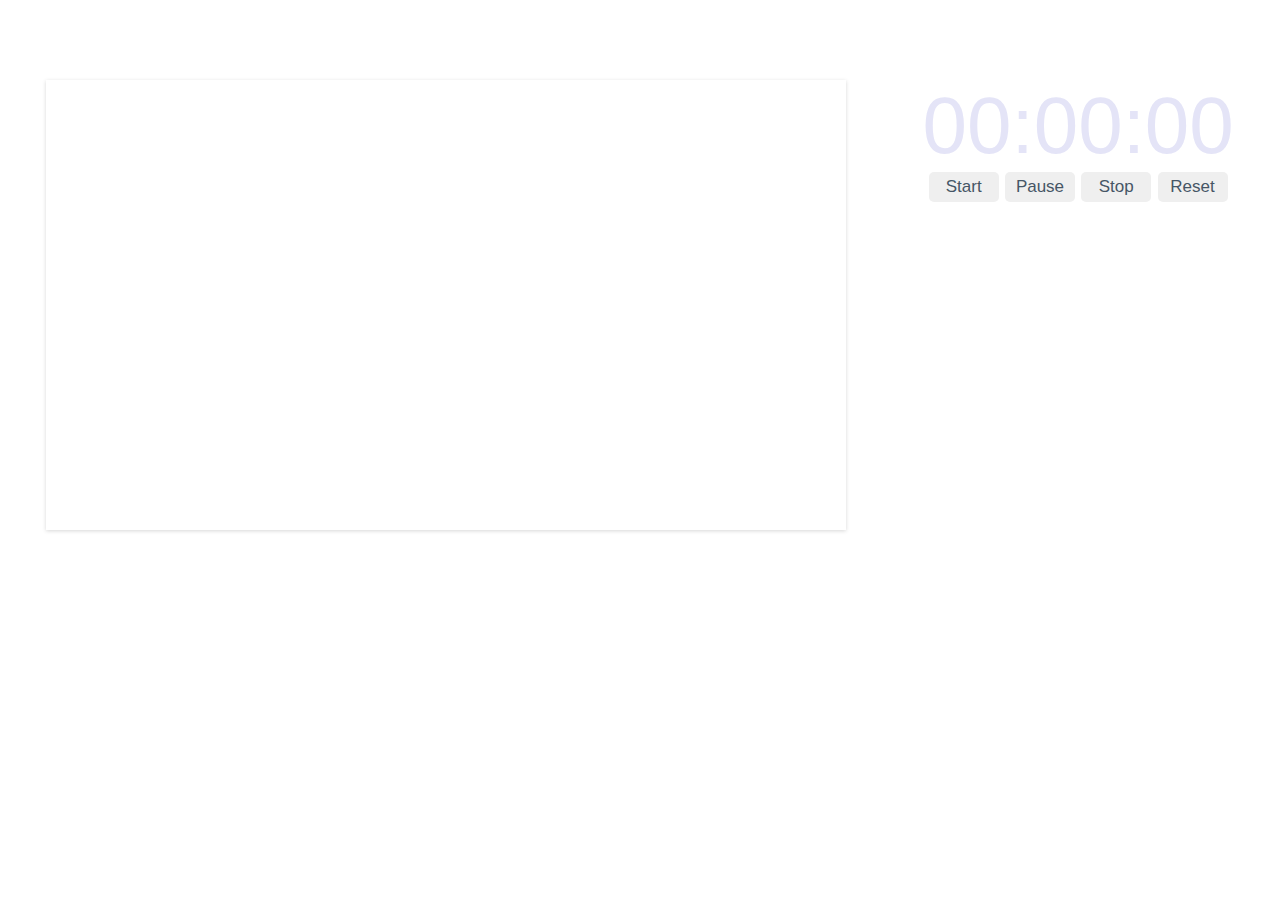
==== CT188_Nhap mon lap trinh Web/pomodorWeb/index.html @ 33b817c2 "pmdr" ====
<!DOCTYPE html>
<html lang="en">
<head>
    <meta charset="UTF-8">
    <meta http-equiv="X-UA-Compatible" content="IE=edge">
    <meta name="viewport" content="width=device-width, initial-scale=1.0">
    <title>Pomodoro and Fireplace Sounds</title>
    <link rel="stylesheet" href="styles.css">
</head>
<body>
    <iframe width="800" height="450" src="https://www.youtube.com/embed/UgHKb_7884o" title="YouTube video player" frameborder="0" allow="accelerometer; autoplay; clipboard-write; encrypted-media; gyroscope; picture-in-picture" allowfullscreen></iframe>

    <div id="pomodoro">
        <div class="time" id="time1">
            <label id="hours">00</label>
            <label id="colon">:</label>
            <label id="minutes">00</label>
            <label id="colon">:</label>
            <label id="seconds">00</label>
        </div>
        <div id="btn">
            <input class="btn start" type="button" value="Start" >
            <input class="btn pause" type="button" value="Pause" >
            <input class="btn stop" type="button" value="Stop" >
            <input class="btn reset" type="button" value="Reset" >
        </div>
    </div>  
    <script src="script.js"></script>
</body>
</html>
---- CT188_Nhap mon lap trinh Web/pomodorWeb/styles.css ----
body{
    background-image: url(https://images.unsplash.com/photo-1618824834718-92f8469a4dd1?ixid=MnwxMjA3fDB8MHxwaG90by1wYWdlfHx8fGVufDB8fHx8&ixlib=rb-1.2.1&auto=format&fit=crop&w=1170&q=80);
    background-repeat: no-repeat;
    background-size: cover;
    margin-top: 80px;
    font-size: 40px;
    font-family:'Segoe UI', Tahoma, Geneva, Verdana, sans-serif;
    display: flex;
    justify-content: space-around;
}

#pomodoro{
    display: flex;
    flex-direction: column;
}

.time{
    display: flex;
    justify-content: center;
    font-size: 80px;
    color: rgb(228, 228, 247);
}

#btn{
    display: flex;
    justify-content:space-evenly;
}

.btn{
    width: 70px;
    height: 30px;
    color: rgb(70, 86, 102);
    font-size: 17px;
    border-radius: 5px;
    border: none;
}

.btn:focus{
    background-color: brown;
}

iframe{
    box-shadow: rgba(0, 0, 0, 0.16) 0px 1px 4px;
}
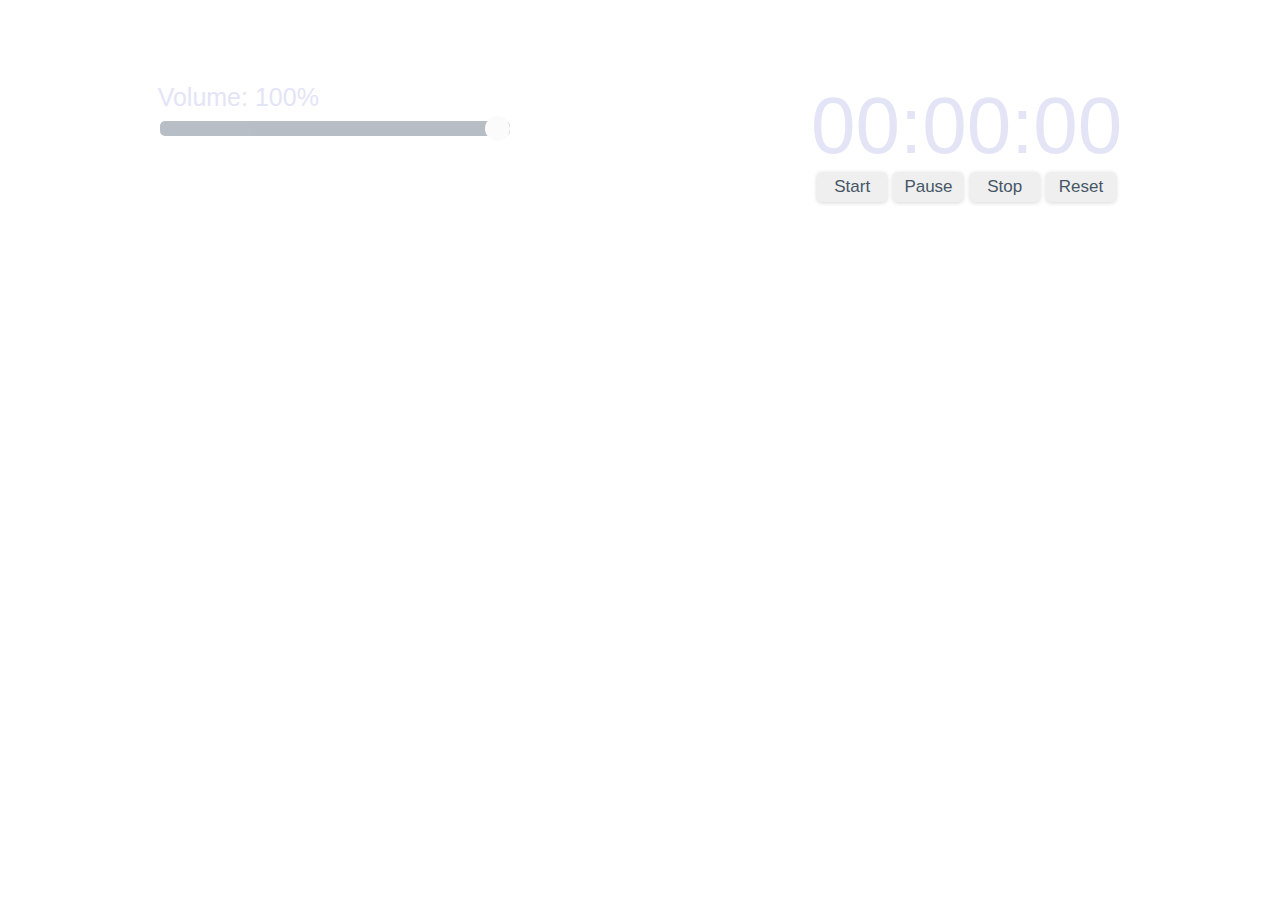
==== commit f45c6db5: "add audio web" ====
--- a/CT188_Nhap mon lap trinh Web/pomodorWeb/index.html
+++ b/CT188_Nhap mon lap trinh Web/pomodorWeb/index.html
@@ -8,8 +8,16 @@
     <link rel="stylesheet" href="styles.css">
 </head>
 <body>
-    <iframe width="800" height="450" src="https://www.youtube.com/embed/UgHKb_7884o" title="YouTube video player" frameborder="0" allow="accelerometer; autoplay; clipboard-write; encrypted-media; gyroscope; picture-in-picture" allowfullscreen></iframe>
+    <div id = "audio">
+        <audio id="audioPlayer" controls loop>
+            <source src="audio/Relaxing_Fireplace_Sounds_cut.mp3" type="audio/mpeg">
+        </audio>
 
+
+        <label  id="labelVolume" for="Volume">Volume: <span class="titleVolume">100%</span></label><br>
+        <input type="range" min="0" max="100" value="100" name ="Volume" class="sliderVolume" id="audioVolume">
+
+    </div>
     <div id="pomodoro">
         <div class="time" id="time1">
             <label id="hours">00</label>
--- a/CT188_Nhap mon lap trinh Web/pomodorWeb/styles.css
+++ b/CT188_Nhap mon lap trinh Web/pomodorWeb/styles.css
@@ -33,12 +33,52 @@
     font-size: 17px;
     border-radius: 5px;
     border: none;
+    box-shadow: rgba(0, 0, 0, 0.16) 0px 1px 4px;
 }
 
-.btn:focus{
-    background-color: brown;
+.btn:active{
+    background-color: rgb(64, 116, 139);
 }
 
 iframe{
-    box-shadow: rgba(0, 0, 0, 0.16) 0px 1px 4px;
+    border-radius: 10px;
+    box-shadow: rgba(99, 99, 99, 0.2) 0px 2px 8px 0px;
+}
+
+#audioPlayer{
+    display: none;
+}
+.sliderVolume {
+    -webkit-appearance: none;
+    width: 100%;
+    height: 15px;
+    border-radius: 5px;  
+    background: #99a2ad;
+    outline: none;
+    opacity: 0.7;
+    -webkit-transition: .2s;
+    transition: opacity .2s;
+}
+
+.sliderVolume::-webkit-slider-thumb {
+    -webkit-appearance: none;
+    appearance: none;
+    width: 25px;
+    height: 25px;
+    border-radius: 50%;
+     background: rgb(250, 250, 250);
+    cursor: pointer;
+}
+
+#audio{
+    line-height: 25px;
+}
+
+#audioVolume{
+    width: 350px;
+}
+
+#labelVolume{
+    font-size: 25px;
+    color: #e4e4f7;
 }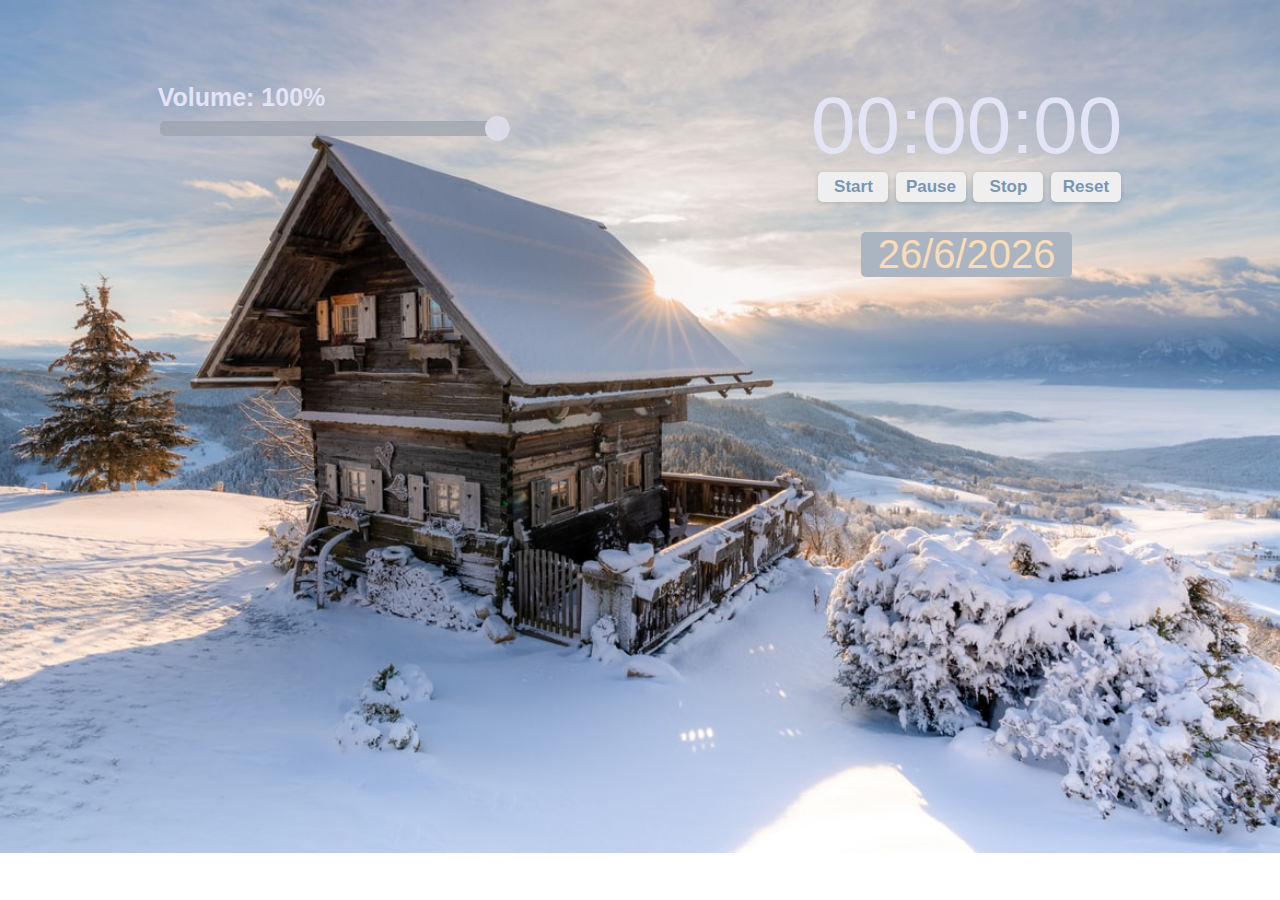
==== commit 7603a788: "add sound and today" ====
--- a/CT188_Nhap mon lap trinh Web/pomodorWeb/index.html
+++ b/CT188_Nhap mon lap trinh Web/pomodorWeb/index.html
@@ -5,32 +5,44 @@
     <meta http-equiv="X-UA-Compatible" content="IE=edge">
     <meta name="viewport" content="width=device-width, initial-scale=1.0">
     <title>Pomodoro and Fireplace Sounds</title>
+    <link rel="icon" href="img/logoweb.png">
     <link rel="stylesheet" href="styles.css">
 </head>
 <body>
-    <div id = "audio">
-        <audio id="audioPlayer" controls loop>
-            <source src="audio/Relaxing_Fireplace_Sounds_cut.mp3" type="audio/mpeg">
-        </audio>
+    <div id="main">
+        <div id = "audio">
+            <audio id="audioPlayer" controls controlsList="nodownload" loop>
+                <source src="audio/Relaxing_Fireplace_Sounds_cut.mp3" type="audio/mpeg">
+            </audio>
 
 
-        <label  id="labelVolume" for="Volume">Volume: <span class="titleVolume">100%</span></label><br>
-        <input type="range" min="0" max="100" value="100" name ="Volume" class="sliderVolume" id="audioVolume">
+            <label  id="labelVolume" for="Volume">Volume: <span class="titleVolume">100%</span></label><br>
+            <input type="range" min="0" max="100" value="100" name ="Volume" class="sliderVolume" id="audioVolume">
 
-    </div>
-    <div id="pomodoro">
-        <div class="time" id="time1">
-            <label id="hours">00</label>
-            <label id="colon">:</label>
-            <label id="minutes">00</label>
-            <label id="colon">:</label>
-            <label id="seconds">00</label>
         </div>
-        <div id="btn">
-            <input class="btn start" type="button" value="Start" >
-            <input class="btn pause" type="button" value="Pause" >
-            <input class="btn stop" type="button" value="Stop" >
-            <input class="btn reset" type="button" value="Reset" >
+        <div id="pomodoro">
+            <audio id="startSound" controls controlsList="nodownload" style="display: none;">
+                <source class="startSound1" src="audio/startSound.mp3" type="audio/mpeg">
+            </audio>
+            <audio id="breakSound" controls controlsList="nodownload" style="display: none;">
+                <source class="startSound1" src="audio/breakSound.mp3" type="audio/mpeg">
+            </audio>
+
+            
+            <div class="time" id="time1">
+                <label id="hours">00</label>
+                <label id="colon">:</label>
+                <label id="minutes">00</label>
+                <label id="colon">:</label>
+                <label id="seconds">00</label>
+            </div>
+            <div id="btnTime">
+                <input class="btn start" type="button" value="Start" >
+                <input class="btn pause" type="button" value="Pause" >
+                <input class="btn stop" type="button" value="Stop" >
+                <input class="btn reset" type="button" value="Reset" >
+            </div>
+            <div id="today"></div>
         </div>
     </div>  
     <script src="script.js"></script>
--- a/CT188_Nhap mon lap trinh Web/pomodorWeb/styles.css
+++ b/CT188_Nhap mon lap trinh Web/pomodorWeb/styles.css
@@ -1,14 +1,17 @@
+
 body{
-    background-image: url(https://images.unsplash.com/photo-1618824834718-92f8469a4dd1?ixid=MnwxMjA3fDB8MHxwaG90by1wYWdlfHx8fGVufDB8fHx8&ixlib=rb-1.2.1&auto=format&fit=crop&w=1170&q=80);
+    background-image: url(img/bg.jpg);
     background-repeat: no-repeat;
     background-size: cover;
-    margin-top: 80px;
     font-size: 40px;
     font-family:'Segoe UI', Tahoma, Geneva, Verdana, sans-serif;
+}
+
+#main{
+    margin-top: 80px;
     display: flex;
     justify-content: space-around;
 }
-
 #pomodoro{
     display: flex;
     flex-direction: column;
@@ -21,15 +24,17 @@
     color: rgb(228, 228, 247);
 }
 
-#btn{
+#btnTime{
     display: flex;
     justify-content:space-evenly;
 }
 
 .btn{
+    margin-left: 2%;
     width: 70px;
     height: 30px;
-    color: rgb(70, 86, 102);
+    color: rgb(122, 150, 179);
+    font-weight: bolder;
     font-size: 17px;
     border-radius: 5px;
     border: none;
@@ -66,7 +71,7 @@
     width: 25px;
     height: 25px;
     border-radius: 50%;
-     background: rgb(250, 250, 250);
+     background: #e4e4f7;
     cursor: pointer;
 }
 
@@ -79,6 +84,18 @@
 }
 
 #labelVolume{
+    font-weight: bold;
     font-size: 25px;
     color: #e4e4f7;
+}
+
+#today{
+    margin-top: 30px;
+    margin-left: 50px;
+    margin-right: 50px;
+    display: flex;
+    justify-content: center;
+    color: rgb(250, 220, 183);
+    background-color: #abb5c2;
+    border-radius: 5px;
 }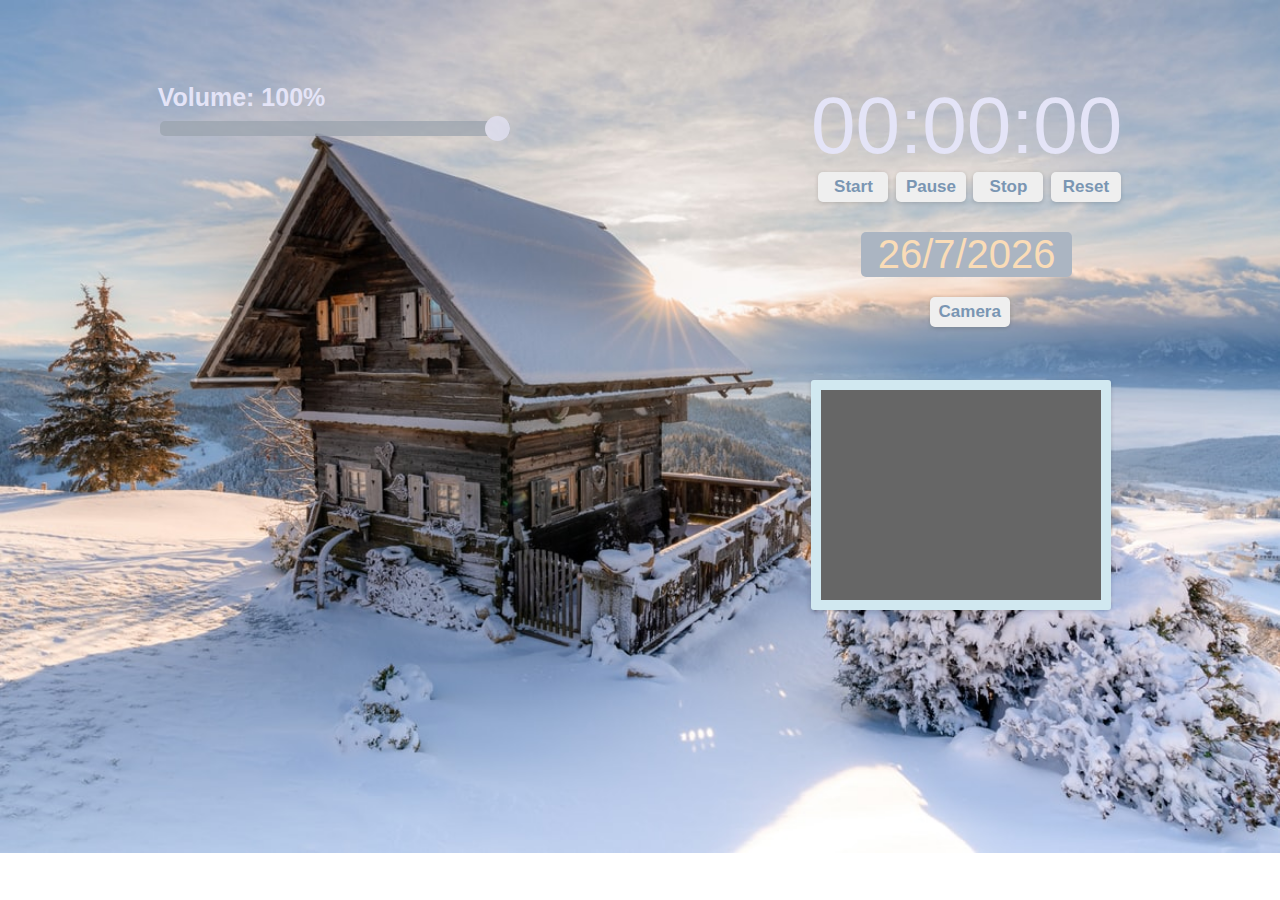
==== commit 48bc0d38: "add camera" ====
--- a/CT188_Nhap mon lap trinh Web/pomodorWeb/index.html
+++ b/CT188_Nhap mon lap trinh Web/pomodorWeb/index.html
@@ -43,6 +43,13 @@
                 <input class="btn reset" type="button" value="Reset" >
             </div>
             <div id="today"></div>
+            <div class= "btnCamera ">
+                <input class="btn cam" type="button" value="Camera" >
+            </div>
+            <div id="cam">
+                <video id="video" width="640" height="480" autoplay></video>
+            </div>
+            
         </div>
     </div>  
     <script src="script.js"></script>
--- a/CT188_Nhap mon lap trinh Web/pomodorWeb/styles.css
+++ b/CT188_Nhap mon lap trinh Web/pomodorWeb/styles.css
@@ -98,4 +98,32 @@
     color: rgb(250, 220, 183);
     background-color: #abb5c2;
     border-radius: 5px;
+}
+
+#cam{
+    margin: 10px auto;
+    width: 280px;
+    height: 210px;
+    border: 10px rgb(209, 232, 240) solid;
+    border-radius: 3px;
+    position:absolute;
+    margin-top: 300px;
+    margin-right: 300px;
+    box-shadow: rgba(0, 0, 0, 0.16) 0px 1px 4px;
+}
+
+#video{
+    width: 280px;
+    height: 210px;
+    background-color: #666;
+}
+
+.btnCamera{
+    margin-top: 20px;
+    display: flex;
+    justify-content: center;
+}
+
+.cam{
+    width: 80px;
 }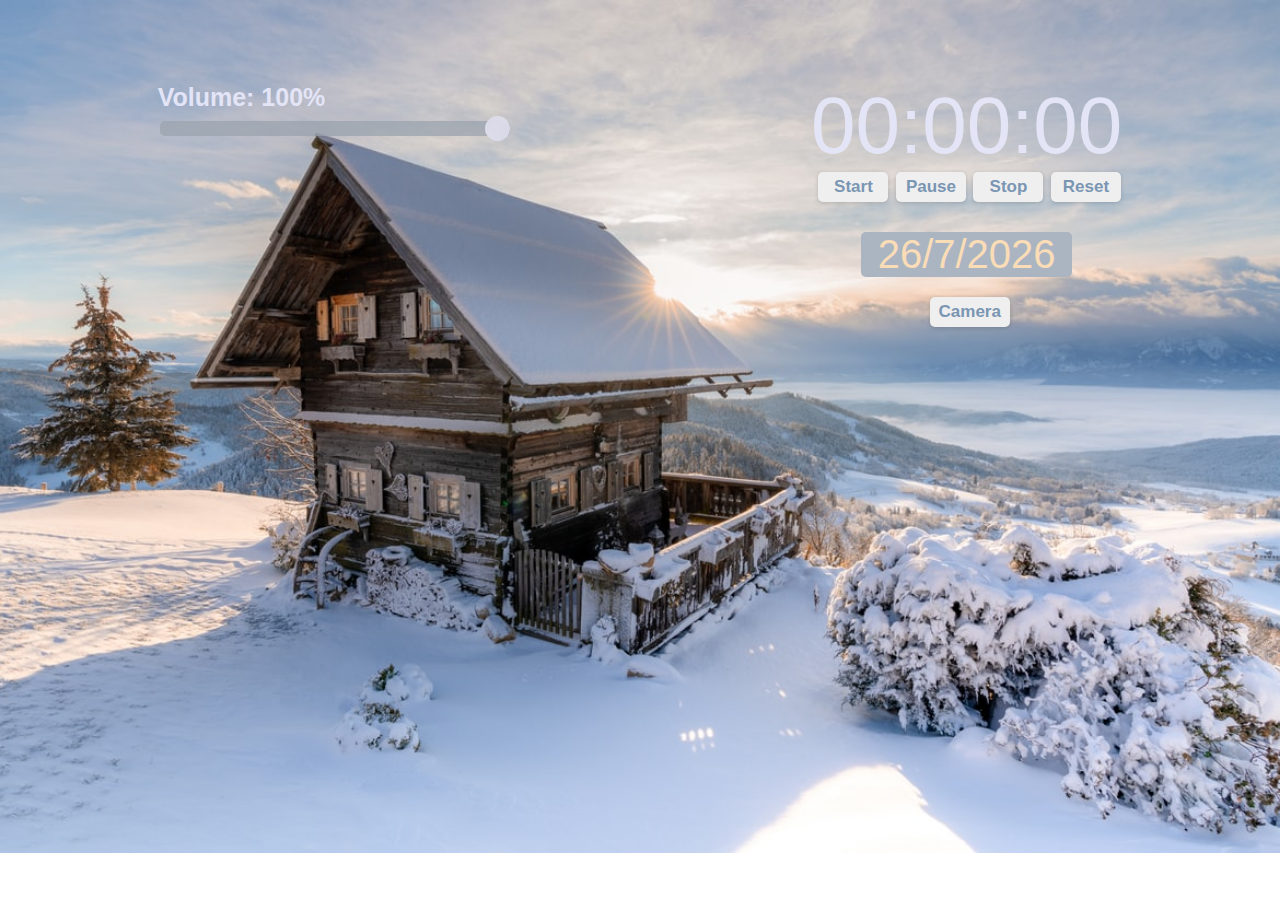
==== commit b289997e: "upload de on ctdl" ====
--- a/CT188_Nhap mon lap trinh Web/pomodorWeb/index.html
+++ b/CT188_Nhap mon lap trinh Web/pomodorWeb/index.html
@@ -47,7 +47,7 @@
                 <input class="btn cam" type="button" value="Camera" >
             </div>
             <div id="cam">
-                <video id="video" width="640" height="480" autoplay></video>
+                <video id="video" width="640" height="480" ></video>
             </div>
             
         </div>
--- a/CT188_Nhap mon lap trinh Web/pomodorWeb/styles.css
+++ b/CT188_Nhap mon lap trinh Web/pomodorWeb/styles.css
@@ -102,20 +102,22 @@
 
 #cam{
     margin: 10px auto;
-    width: 280px;
-    height: 210px;
-    border: 10px rgb(209, 232, 240) solid;
-    border-radius: 3px;
     position:absolute;
     margin-top: 300px;
     margin-right: 300px;
+    height: 0;
     box-shadow: rgba(0, 0, 0, 0.16) 0px 1px 4px;
+    transition: opacity 0.3s ease-out;
+    overflow:hidden;
 }
 
 #video{
+    border: 10px rgb(209, 232, 240) solid;
+    border-radius: 3px;
     width: 280px;
     height: 210px;
-    background-color: #666;
+    background-color: rgb(209, 232, 240) solid;
+    transition: opacity 0.3s ease-in;
 }
 
 .btnCamera{
@@ -126,4 +128,4 @@
 
 .cam{
     width: 80px;
-}+}
